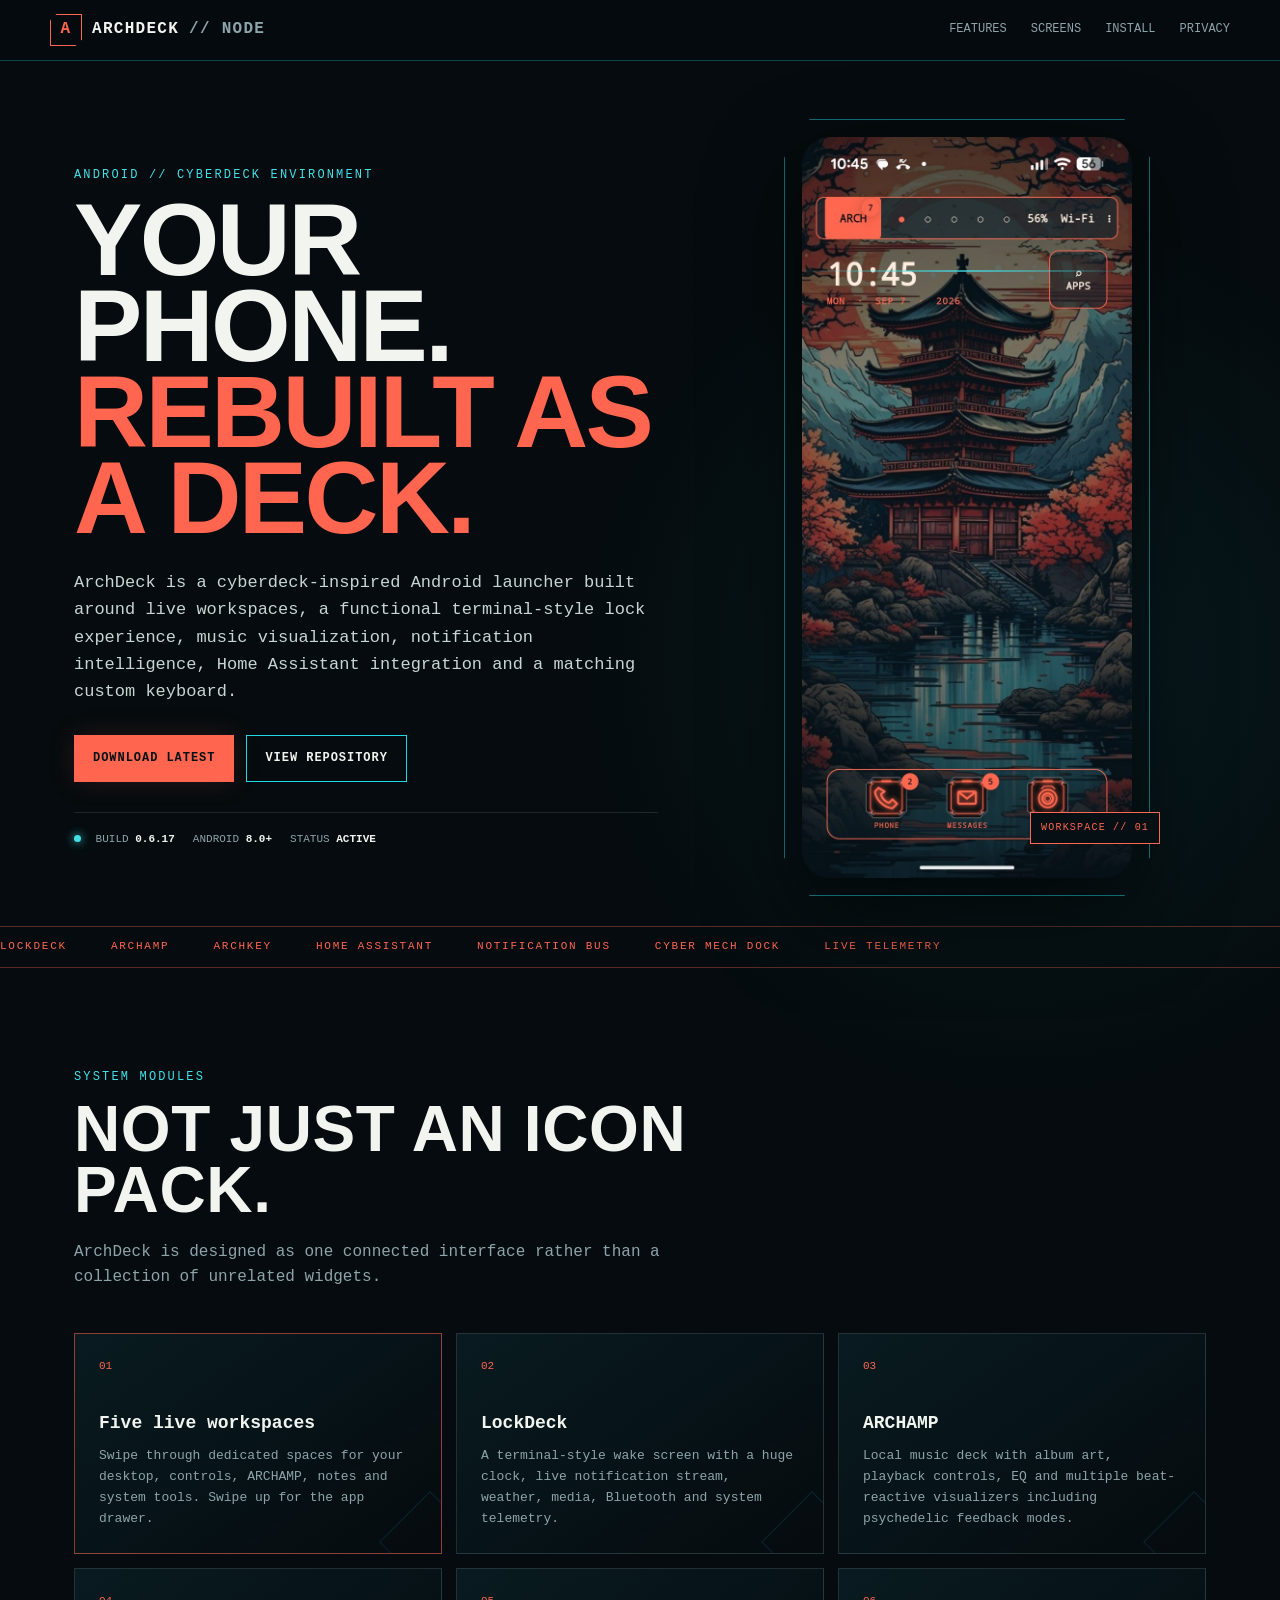
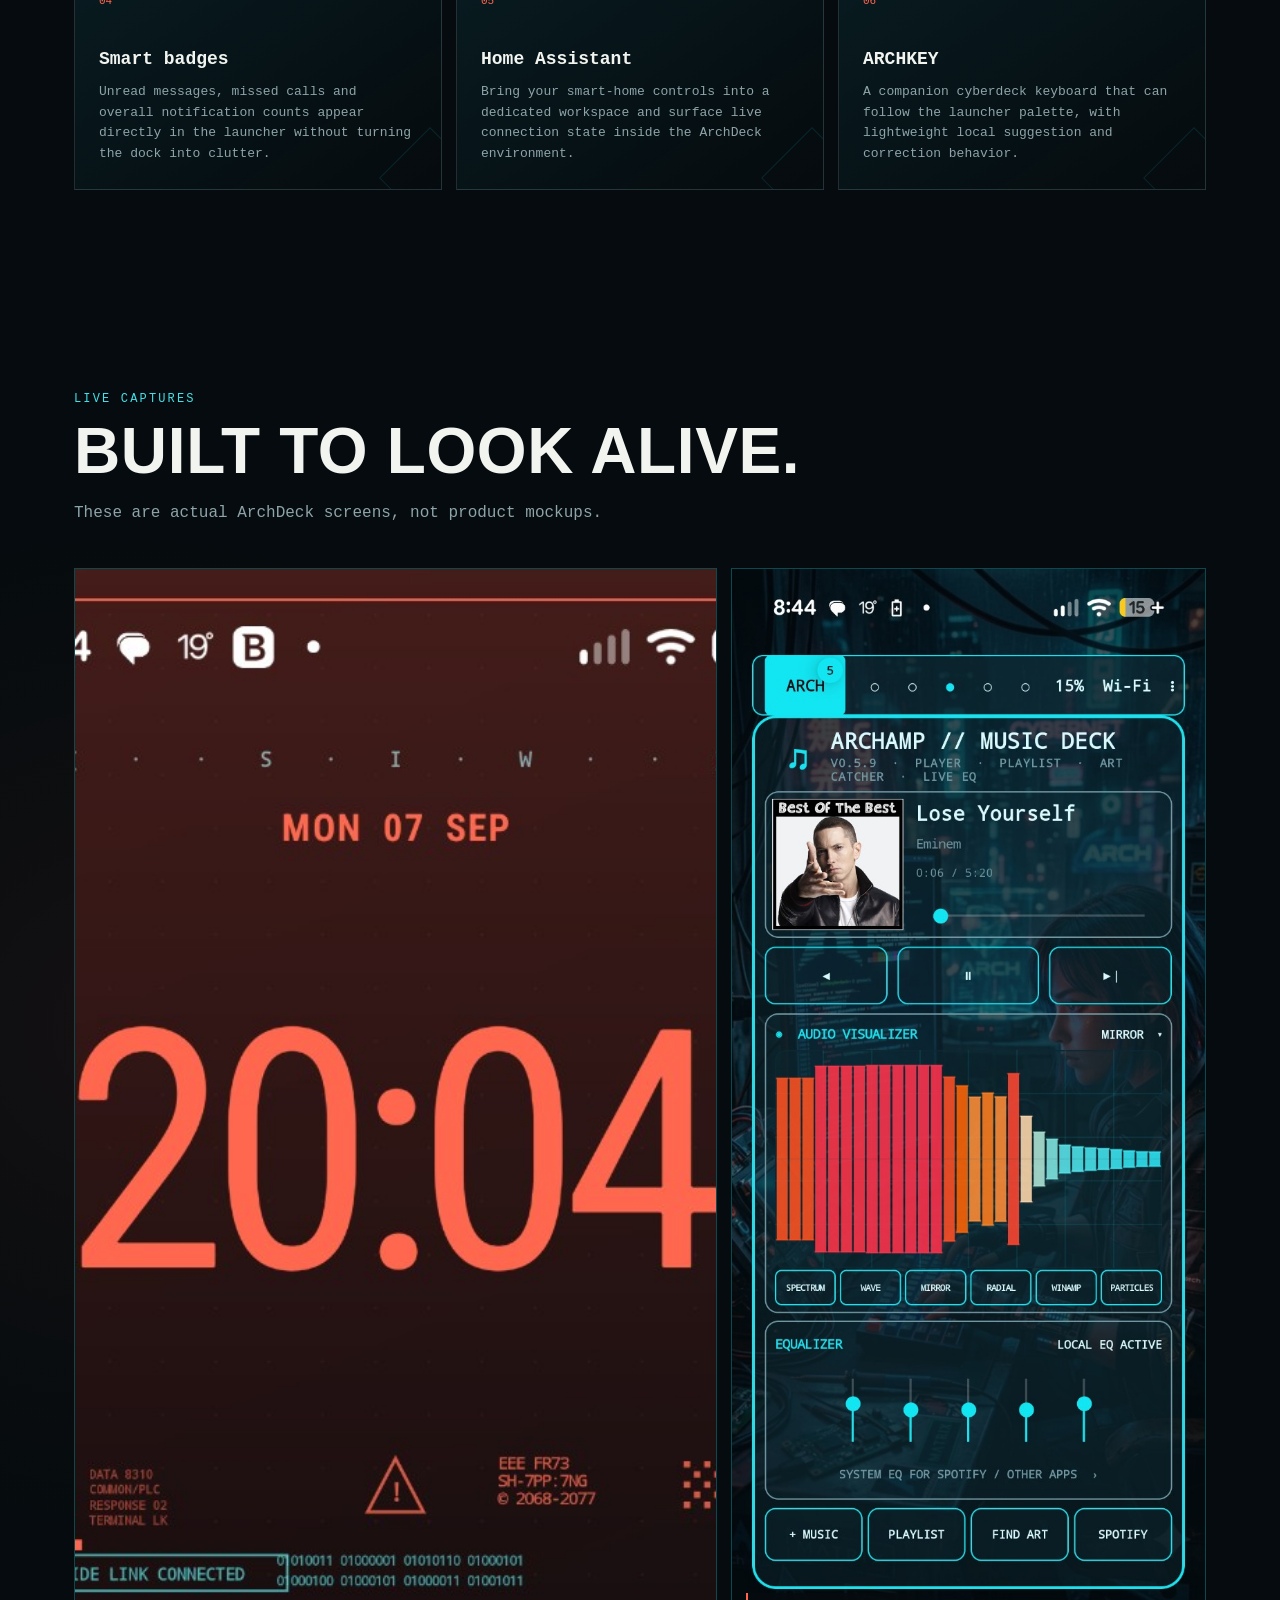
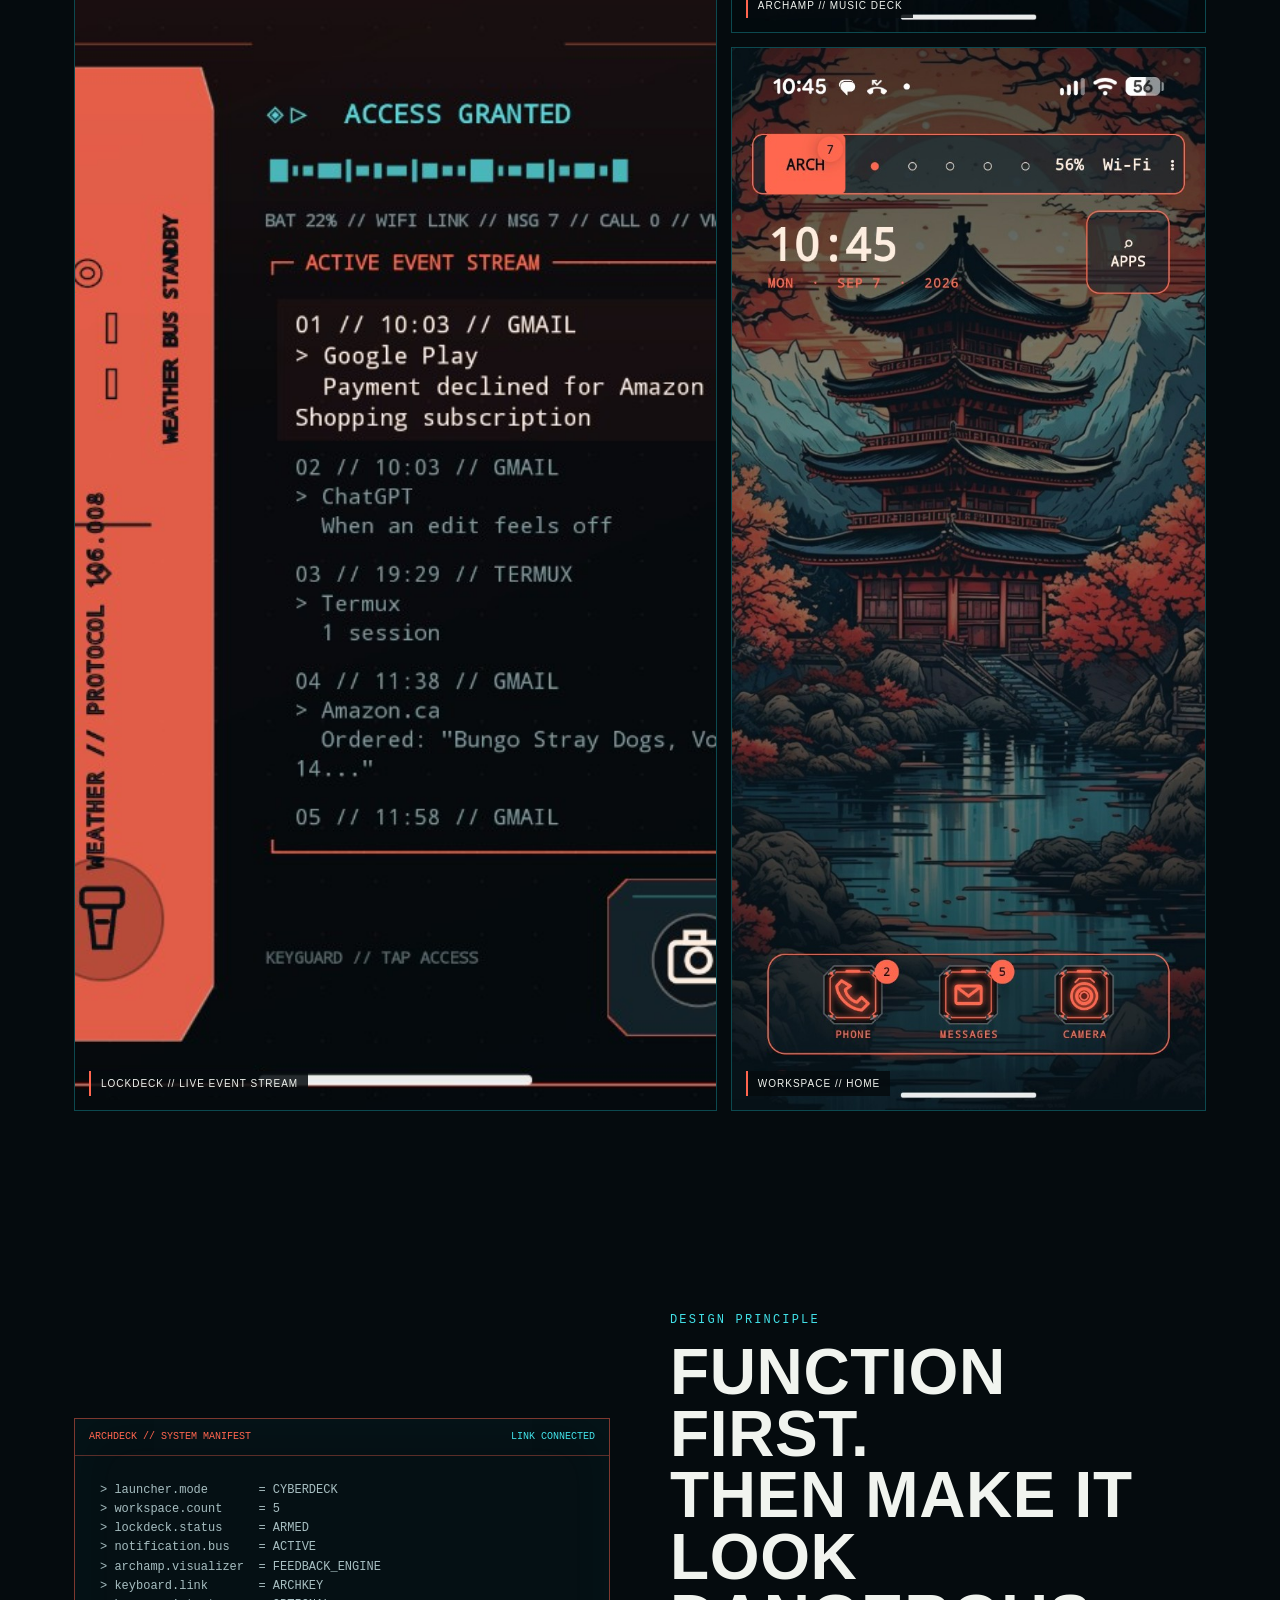
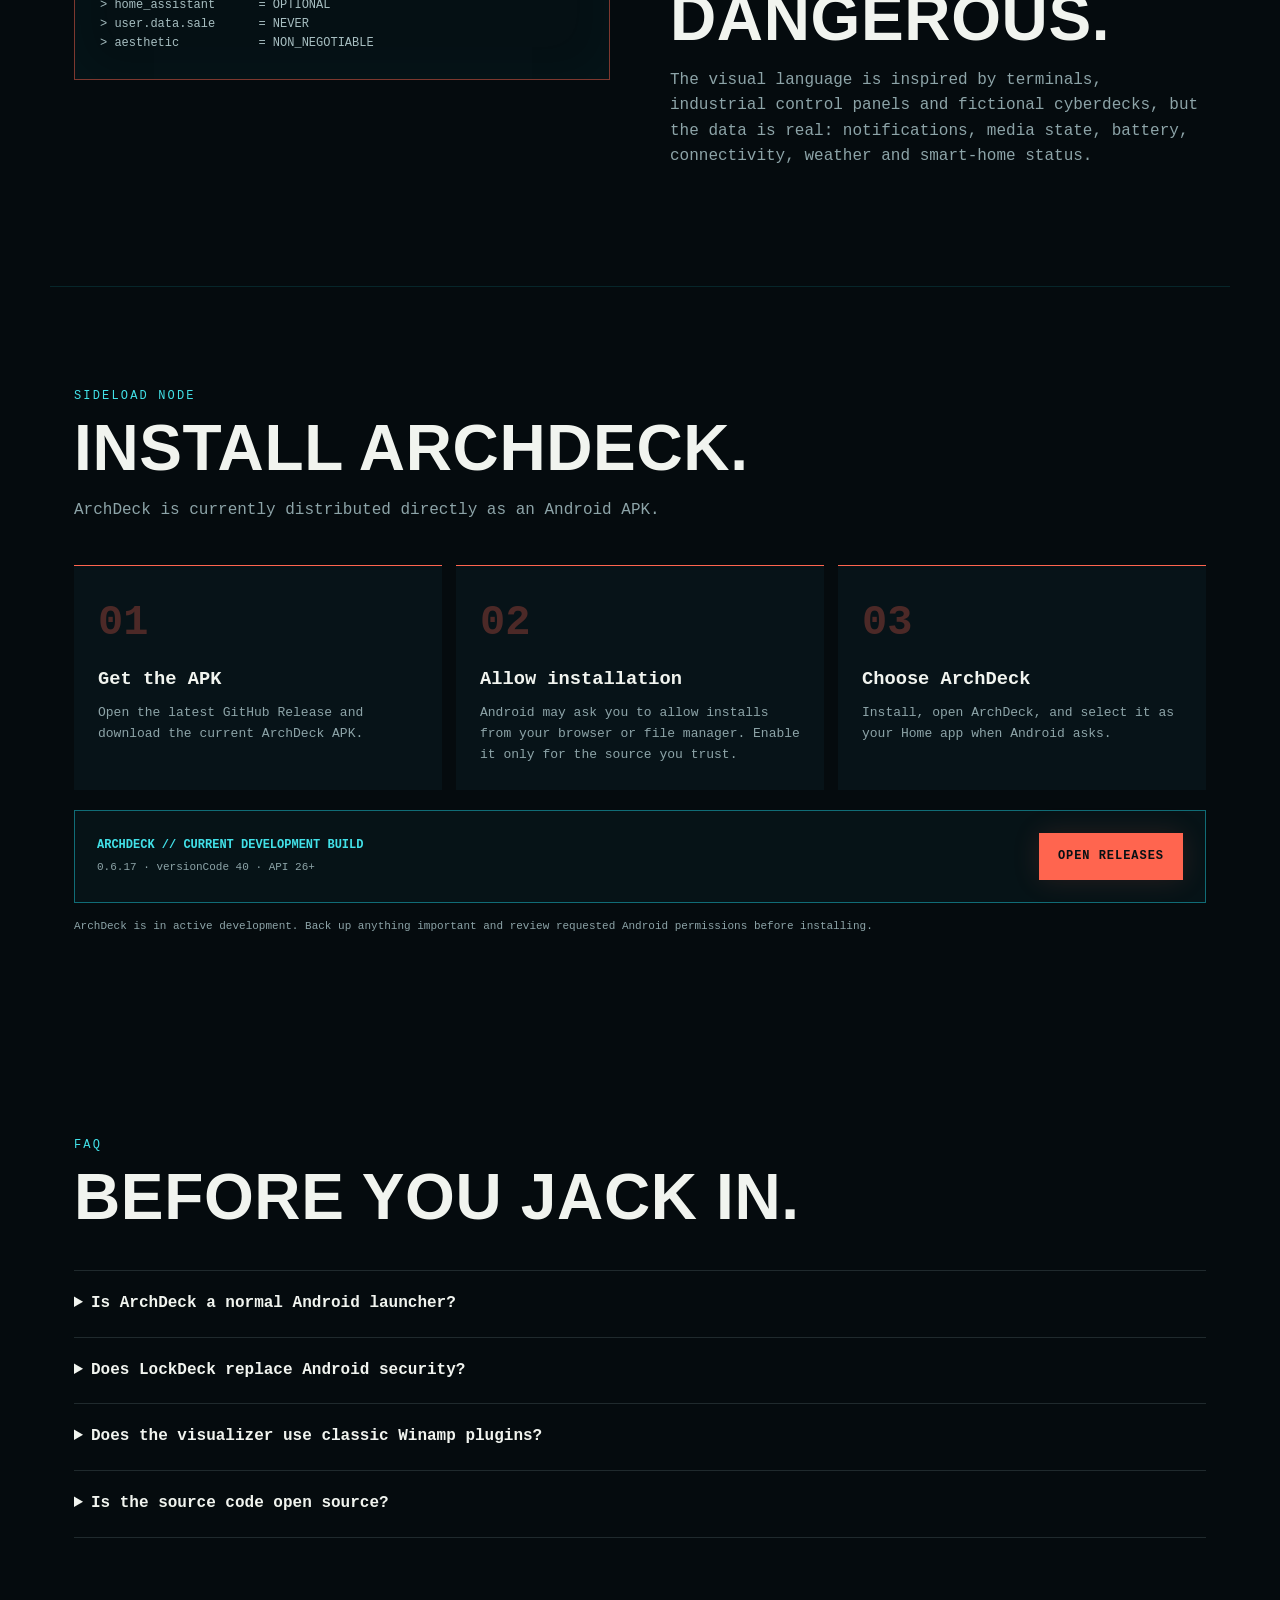
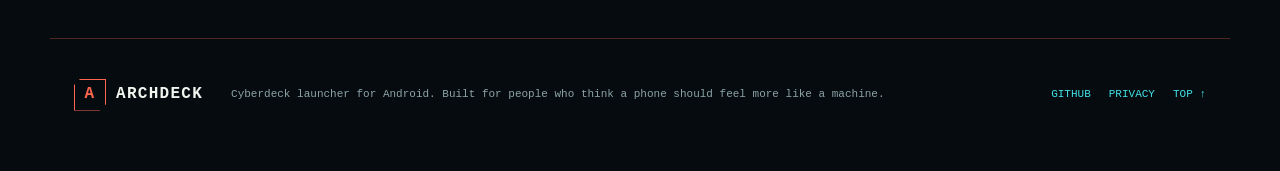
==== index.html @ 7a6a95c4 "Launch ArchDeck website" ====
<!doctype html>
<html lang="en">
<head>
  <meta charset="utf-8">
  <meta name="viewport" content="width=device-width,initial-scale=1">
  <meta name="theme-color" content="#071014">
  <meta name="description" content="ArchDeck — a cyberdeck-inspired Android launcher with LockDeck, ARCHAMP, notification intelligence, Home Assistant integration and ARCHKEY.">
  <title>ArchDeck // Cyberdeck Launcher for Android</title>
  <link rel="stylesheet" href="style.css">
</head>
<body>
  <div class="noise" aria-hidden="true"></div>

  <header class="topbar">
    <a class="brand" href="#top" aria-label="ArchDeck home">
      <span class="brand-mark">A</span>
      <span>ARCHDECK</span>
      <span class="muted">// NODE</span>
    </a>
    <nav>
      <a href="#features">FEATURES</a>
      <a href="#screens">SCREENS</a>
      <a href="#install">INSTALL</a>
      <a href="privacy.html">PRIVACY</a>
    </nav>
  </header>

  <main id="top">
    <section class="hero">
      <div class="hero-copy">
        <div class="eyebrow">ANDROID // CYBERDECK ENVIRONMENT</div>
        <h1>YOUR PHONE.<br><span>REBUILT AS A DECK.</span></h1>
        <p class="lede">
          ArchDeck is a cyberdeck-inspired Android launcher built around live workspaces,
          a functional terminal-style lock experience, music visualization, notification
          intelligence, Home Assistant integration and a matching custom keyboard.
        </p>
        <div class="cta-row">
          <a id="download-link" class="button primary" href="#install">DOWNLOAD LATEST</a>
          <a id="repo-link" class="button ghost" href="#install">VIEW REPOSITORY</a>
        </div>
        <div class="status-strip">
          <span><i></i> BUILD <b>0.6.17</b></span>
          <span>ANDROID <b>8.0+</b></span>
          <span>STATUS <b>ACTIVE</b></span>
        </div>
      </div>

      <div class="hero-device">
        <div class="scanline"></div>
        <img src="assets/screenshots/archdeck-home.png" alt="ArchDeck launcher home screen">
        <div class="device-label">WORKSPACE // 01</div>
      </div>
    </section>

    <section class="ticker" aria-label="ArchDeck modules">
      <span>LOCKDECK</span><span>ARCHAMP</span><span>ARCHKEY</span><span>HOME ASSISTANT</span>
      <span>NOTIFICATION BUS</span><span>CYBER MECH DOCK</span><span>LIVE TELEMETRY</span>
    </section>

    <section id="features" class="section">
      <div class="section-heading">
        <div class="eyebrow">SYSTEM MODULES</div>
        <h2>NOT JUST AN ICON PACK.</h2>
        <p>ArchDeck is designed as one connected interface rather than a collection of unrelated widgets.</p>
      </div>

      <div class="feature-grid">
        <article class="feature featured">
          <div class="feature-code">01</div>
          <h3>Five live workspaces</h3>
          <p>Swipe through dedicated spaces for your desktop, controls, ARCHAMP, notes and system tools. Swipe up for the app drawer.</p>
        </article>
        <article class="feature">
          <div class="feature-code">02</div>
          <h3>LockDeck</h3>
          <p>A terminal-style wake screen with a huge clock, live notification stream, weather, media, Bluetooth and system telemetry.</p>
        </article>
        <article class="feature">
          <div class="feature-code">03</div>
          <h3>ARCHAMP</h3>
          <p>Local music deck with album art, playback controls, EQ and multiple beat-reactive visualizers including psychedelic feedback modes.</p>
        </article>
        <article class="feature">
          <div class="feature-code">04</div>
          <h3>Smart badges</h3>
          <p>Unread messages, missed calls and overall notification counts appear directly in the launcher without turning the dock into clutter.</p>
        </article>
        <article class="feature">
          <div class="feature-code">05</div>
          <h3>Home Assistant</h3>
          <p>Bring your smart-home controls into a dedicated workspace and surface live connection state inside the ArchDeck environment.</p>
        </article>
        <article class="feature">
          <div class="feature-code">06</div>
          <h3>ARCHKEY</h3>
          <p>A companion cyberdeck keyboard that can follow the launcher palette, with lightweight local suggestion and correction behavior.</p>
        </article>
      </div>
    </section>

    <section id="screens" class="section screenshots">
      <div class="section-heading">
        <div class="eyebrow">LIVE CAPTURES</div>
        <h2>BUILT TO LOOK ALIVE.</h2>
        <p>These are actual ArchDeck screens, not product mockups.</p>
      </div>

      <div class="shot-grid">
        <button class="shot large" data-image="assets/screenshots/lockdeck.png" aria-label="View LockDeck screenshot">
          <img src="assets/screenshots/lockdeck.png" alt="LockDeck terminal lock screen">
          <span>LOCKDECK // LIVE EVENT STREAM</span>
        </button>
        <button class="shot" data-image="assets/screenshots/archamp.png" aria-label="View ARCHAMP screenshot">
          <img src="assets/screenshots/archamp.png" alt="ARCHAMP music deck and visualizer">
          <span>ARCHAMP // MUSIC DECK</span>
        </button>
        <button class="shot" data-image="assets/screenshots/archdeck-home.png" aria-label="View ArchDeck home screenshot">
          <img src="assets/screenshots/archdeck-home.png" alt="ArchDeck home workspace">
          <span>WORKSPACE // HOME</span>
        </button>
      </div>
    </section>

    <section class="section design-block">
      <div class="design-terminal">
        <div class="terminal-head">
          <span>ARCHDECK // SYSTEM MANIFEST</span>
          <span class="cyan">LINK CONNECTED</span>
        </div>
        <pre><code>&gt; launcher.mode       = CYBERDECK
&gt; workspace.count     = 5
&gt; lockdeck.status     = ARMED
&gt; notification.bus    = ACTIVE
&gt; archamp.visualizer  = FEEDBACK_ENGINE
&gt; keyboard.link       = ARCHKEY
&gt; home_assistant      = OPTIONAL
&gt; user.data.sale      = NEVER
&gt; aesthetic           = NON_NEGOTIABLE</code></pre>
      </div>
      <div class="design-copy">
        <div class="eyebrow">DESIGN PRINCIPLE</div>
        <h2>FUNCTION FIRST.<br>THEN MAKE IT LOOK DANGEROUS.</h2>
        <p>
          The visual language is inspired by terminals, industrial control panels and
          fictional cyberdecks, but the data is real: notifications, media state,
          battery, connectivity, weather and smart-home status.
        </p>
      </div>
    </section>

    <section id="install" class="section install">
      <div class="section-heading">
        <div class="eyebrow">SIDELOAD NODE</div>
        <h2>INSTALL ARCHDECK.</h2>
        <p>ArchDeck is currently distributed directly as an Android APK.</p>
      </div>

      <div class="install-grid">
        <div class="install-step">
          <span>01</span>
          <h3>Get the APK</h3>
          <p>Open the latest GitHub Release and download the current ArchDeck APK.</p>
        </div>
        <div class="install-step">
          <span>02</span>
          <h3>Allow installation</h3>
          <p>Android may ask you to allow installs from your browser or file manager. Enable it only for the source you trust.</p>
        </div>
        <div class="install-step">
          <span>03</span>
          <h3>Choose ArchDeck</h3>
          <p>Install, open ArchDeck, and select it as your Home app when Android asks.</p>
        </div>
      </div>

      <div class="release-box">
        <div>
          <strong>ARCHDECK // CURRENT DEVELOPMENT BUILD</strong>
          <span>0.6.17 · versionCode 40 · API 26+</span>
        </div>
        <a id="release-link" class="button primary" href="#">OPEN RELEASES</a>
      </div>

      <p class="smallprint">
        ArchDeck is in active development. Back up anything important and review requested Android permissions before installing.
      </p>
    </section>

    <section class="section faq">
      <div class="section-heading">
        <div class="eyebrow">FAQ</div>
        <h2>BEFORE YOU JACK IN.</h2>
      </div>
      <details>
        <summary>Is ArchDeck a normal Android launcher?</summary>
        <p>Yes. ArchDeck registers as an Android Home app, but adds its own workspace system, LockDeck presentation layer, media deck and connected modules.</p>
      </details>
      <details>
        <summary>Does LockDeck replace Android security?</summary>
        <p>No. Android still owns the secure keyguard, fingerprint and PIN authentication. LockDeck is the custom presentation layer shown around that secure system.</p>
      </details>
      <details>
        <summary>Does the visualizer use classic Winamp plugins?</summary>
        <p>No. ArchDeck uses original audio-reactive renderers, including psychedelic feedback modes inspired by the classic visualizer era. It does not bundle Winamp plugin binaries.</p>
      </details>
      <details>
        <summary>Is the source code open source?</summary>
        <p>Not by default. This repository can host the website and releases without granting an open-source license to the ArchDeck application itself.</p>
      </details>
    </section>
  </main>

  <footer>
    <div class="brand">
      <span class="brand-mark">A</span>
      <span>ARCHDECK</span>
    </div>
    <p>Cyberdeck launcher for Android. Built for people who think a phone should feel more like a machine.</p>
    <div class="footer-links">
      <a id="footer-repo" href="#">GITHUB</a>
      <a href="privacy.html">PRIVACY</a>
      <a href="#top">TOP ↑</a>
    </div>
  </footer>

  <dialog id="lightbox">
    <button id="lightbox-close" aria-label="Close screenshot">×</button>
    <img id="lightbox-image" alt="">
  </dialog>

  <script src="app.js"></script>
</body>
</html>
---- style.css ----
:root{
  --bg:#050b0e;
  --panel:#07151a;
  --panel2:#0a2026;
  --line:#1ed9e8;
  --accent:#ff654f;
  --text:#f1f4ef;
  --muted:#8da4a8;
  --cyan:#42e1e8;
  --max:1180px;
}
*{box-sizing:border-box}
html{scroll-behavior:smooth}
body{
  margin:0;background:
  radial-gradient(circle at 80% 10%,rgba(30,217,232,.08),transparent 28rem),
  radial-gradient(circle at 10% 40%,rgba(255,101,79,.06),transparent 32rem),
  var(--bg);
  color:var(--text);font-family:"SFMono-Regular","Cascadia Code","Roboto Mono","Courier New",monospace;
  line-height:1.6;overflow-x:hidden
}
a{color:inherit;text-decoration:none}
.noise{position:fixed;inset:0;pointer-events:none;z-index:99;opacity:.18;background-image:radial-gradient(rgba(255,255,255,.12) .7px,transparent .7px);background-size:5px 5px;mix-blend-mode:overlay}
.topbar{
  position:sticky;top:0;z-index:20;display:flex;align-items:center;justify-content:space-between;
  padding:14px max(24px,calc((100vw - var(--max))/2));border-bottom:1px solid rgba(30,217,232,.28);
  background:rgba(5,11,14,.86);backdrop-filter:blur(18px)
}
.brand{display:flex;align-items:center;gap:10px;font-weight:800;letter-spacing:.08em}
.brand-mark{display:grid;place-items:center;width:32px;height:32px;border:1px solid var(--accent);color:var(--accent);clip-path:polygon(20% 0,100% 0,100% 80%,80% 100%,0 100%,0 20%)}
.muted{color:var(--muted)}
nav{display:flex;gap:24px;font-size:12px;color:var(--muted)}
nav a:hover{color:var(--cyan)}
.hero{
  max-width:var(--max);margin:0 auto;padding:76px 24px 48px;display:grid;grid-template-columns:1.1fr .9fr;
  gap:70px;align-items:center;min-height:760px
}
.eyebrow{color:var(--cyan);font-size:12px;letter-spacing:.18em;margin-bottom:12px}
h1,h2,h3,p{margin-top:0}
h1{font-family:Impact,Haettenschweiler,"Arial Narrow Bold",sans-serif;font-weight:700;font-size:clamp(64px,8vw,118px);line-height:.84;letter-spacing:-.025em;margin-bottom:28px}
h1 span{color:var(--accent)}
.lede{max-width:720px;color:#c9d5d5;font-size:17px}
.cta-row{display:flex;flex-wrap:wrap;gap:12px;margin:30px 0}
.button{display:inline-flex;align-items:center;justify-content:center;padding:13px 18px;border:1px solid var(--line);font-size:12px;font-weight:800;letter-spacing:.08em}
.button.primary{background:var(--accent);border-color:var(--accent);color:#061014;box-shadow:0 0 28px rgba(255,101,79,.14)}
.button.ghost:hover{background:rgba(30,217,232,.08)}
.status-strip{display:flex;flex-wrap:wrap;gap:18px;color:var(--muted);font-size:11px;border-top:1px solid rgba(141,164,168,.18);padding-top:18px}
.status-strip i{display:inline-block;width:7px;height:7px;border-radius:50%;background:var(--cyan);box-shadow:0 0 10px var(--cyan);margin-right:8px}
.status-strip b{color:var(--text)}
.hero-device{position:relative;max-width:330px;justify-self:center}
.hero-device:before{content:"";position:absolute;inset:-18px;border:1px solid rgba(30,217,232,.45);clip-path:polygon(7% 0,93% 0,100% 5%,100% 95%,93% 100%,7% 100%,0 95%,0 5%)}
.hero-device img{display:block;width:100%;border-radius:28px;box-shadow:0 35px 90px rgba(0,0,0,.6)}
.device-label{position:absolute;right:-28px;bottom:34px;background:#061014;border:1px solid var(--accent);padding:7px 10px;color:var(--accent);font-size:10px;letter-spacing:.12em}
.scanline{position:absolute;left:0;right:0;height:2px;top:18%;background:linear-gradient(90deg,transparent,var(--cyan),transparent);filter:blur(.3px);opacity:.7;z-index:2;animation:scan 5.5s linear infinite}
@keyframes scan{0%{top:8%;opacity:0}10%{opacity:.8}90%{opacity:.5}100%{top:92%;opacity:0}}
.ticker{border-block:1px solid rgba(255,101,79,.35);padding:11px 0;display:flex;gap:44px;white-space:nowrap;overflow:hidden;color:var(--accent);font-size:11px;letter-spacing:.16em}
.section{max-width:var(--max);margin:0 auto;padding:100px 24px}
.section-heading{max-width:760px;margin-bottom:42px}
h2{font-family:Impact,Haettenschweiler,"Arial Narrow Bold",sans-serif;font-size:clamp(42px,5vw,70px);line-height:.96;letter-spacing:.01em;margin-bottom:18px}
.section-heading p,.design-copy p{color:var(--muted);max-width:680px}
.feature-grid{display:grid;grid-template-columns:repeat(3,1fr);gap:14px}
.feature{min-height:210px;padding:24px;border:1px solid rgba(141,164,168,.22);background:linear-gradient(145deg,rgba(10,32,38,.75),rgba(5,11,14,.68));position:relative;overflow:hidden}
.feature:after{content:"";position:absolute;width:70px;height:70px;border:1px solid rgba(30,217,232,.12);right:-25px;bottom:-25px;transform:rotate(45deg)}
.feature.featured{border-color:rgba(255,101,79,.55)}
.feature-code{color:var(--accent);font-size:11px;margin-bottom:34px}
.feature h3{font-size:18px;margin-bottom:8px}
.feature p{font-size:13px;color:var(--muted);margin:0}
.shot-grid{display:grid;grid-template-columns:1.15fr .85fr;grid-template-rows:1fr 1fr;gap:14px;align-items:stretch}
.shot{border:1px solid rgba(30,217,232,.28);background:#061014;padding:0;position:relative;overflow:hidden;cursor:pointer;min-height:360px}
.shot.large{grid-row:1/3}
.shot img{width:100%;height:100%;display:block;object-fit:cover;object-position:top;transition:transform .35s ease,filter .35s ease}
.shot:hover img{transform:scale(1.018);filter:brightness(1.08)}
.shot span{position:absolute;left:14px;bottom:14px;background:rgba(5,11,14,.86);border-left:2px solid var(--accent);padding:7px 10px;color:var(--text);font-size:10px;letter-spacing:.1em}
.design-block{display:grid;grid-template-columns:1fr 1fr;gap:60px;align-items:center}
.design-terminal{border:1px solid rgba(255,101,79,.48);background:#051014;box-shadow:inset 0 0 55px rgba(30,217,232,.03)}
.terminal-head{padding:10px 14px;border-bottom:1px solid rgba(255,101,79,.34);display:flex;justify-content:space-between;font-size:10px;color:var(--accent)}
.cyan{color:var(--cyan)}
pre{margin:0;padding:25px;overflow:auto;color:#a7bec1;font-size:12px}
pre b,code{font-family:inherit}
.install{border-top:1px solid rgba(30,217,232,.13)}
.install-grid{display:grid;grid-template-columns:repeat(3,1fr);gap:14px}
.install-step{padding:24px;border-top:1px solid var(--accent);background:rgba(10,32,38,.42)}
.install-step>span{font-size:42px;color:rgba(255,101,79,.28);font-weight:900}
.install-step h3{margin:8px 0}
.install-step p{color:var(--muted);font-size:13px;margin:0}
.release-box{margin-top:20px;padding:22px;border:1px solid rgba(30,217,232,.45);display:flex;align-items:center;justify-content:space-between;gap:20px;background:rgba(30,217,232,.035)}
.release-box strong{display:block;color:var(--cyan);font-size:12px}
.release-box span{display:block;color:var(--muted);font-size:11px;margin-top:4px}
.smallprint{color:var(--muted);font-size:11px;margin:15px 0 0}
.faq details{border-top:1px solid rgba(141,164,168,.2);padding:20px 0}
.faq details:last-child{border-bottom:1px solid rgba(141,164,168,.2)}
.faq summary{cursor:pointer;color:var(--text);font-weight:700}
.faq details p{color:var(--muted);font-size:13px;max-width:800px;margin:12px 0 0}
footer{max-width:var(--max);margin:0 auto;padding:40px 24px 60px;border-top:1px solid rgba(255,101,79,.3);display:grid;grid-template-columns:auto 1fr auto;gap:28px;align-items:center}
footer p{color:var(--muted);font-size:11px;margin:0}
.footer-links{display:flex;gap:18px;font-size:11px;color:var(--cyan)}
dialog{padding:0;border:1px solid var(--accent);background:#03080a;max-width:min(92vw,500px);max-height:92vh;box-shadow:0 0 80px rgba(0,0,0,.85)}
dialog::backdrop{background:rgba(0,0,0,.88);backdrop-filter:blur(8px)}
#lightbox img{display:block;max-width:100%;max-height:88vh}
#lightbox-close{position:absolute;right:8px;top:8px;width:38px;height:38px;border:1px solid var(--accent);background:#071014;color:var(--accent);font-size:24px;cursor:pointer;z-index:3}

@media(max-width:900px){
  nav{display:none}
  .hero{grid-template-columns:1fr;padding-top:55px;gap:48px}
  .hero-device{max-width:300px}
  .feature-grid{grid-template-columns:1fr 1fr}
  .design-block{grid-template-columns:1fr}
}
@media(max-width:650px){
  .topbar{padding:12px 18px}
  .hero,.section{padding-left:18px;padding-right:18px}
  .hero{min-height:auto}
  h1{font-size:62px}
  .feature-grid,.install-grid{grid-template-columns:1fr}
  .shot-grid{display:flex;overflow-x:auto;scroll-snap-type:x mandatory}
  .shot,.shot.large{min-width:82vw;height:560px;scroll-snap-align:center}
  .release-box{align-items:flex-start;flex-direction:column}
  footer{grid-template-columns:1fr}
}
@media(prefers-reduced-motion:reduce){
  *{scroll-behavior:auto!important;animation:none!important;transition:none!important}
}
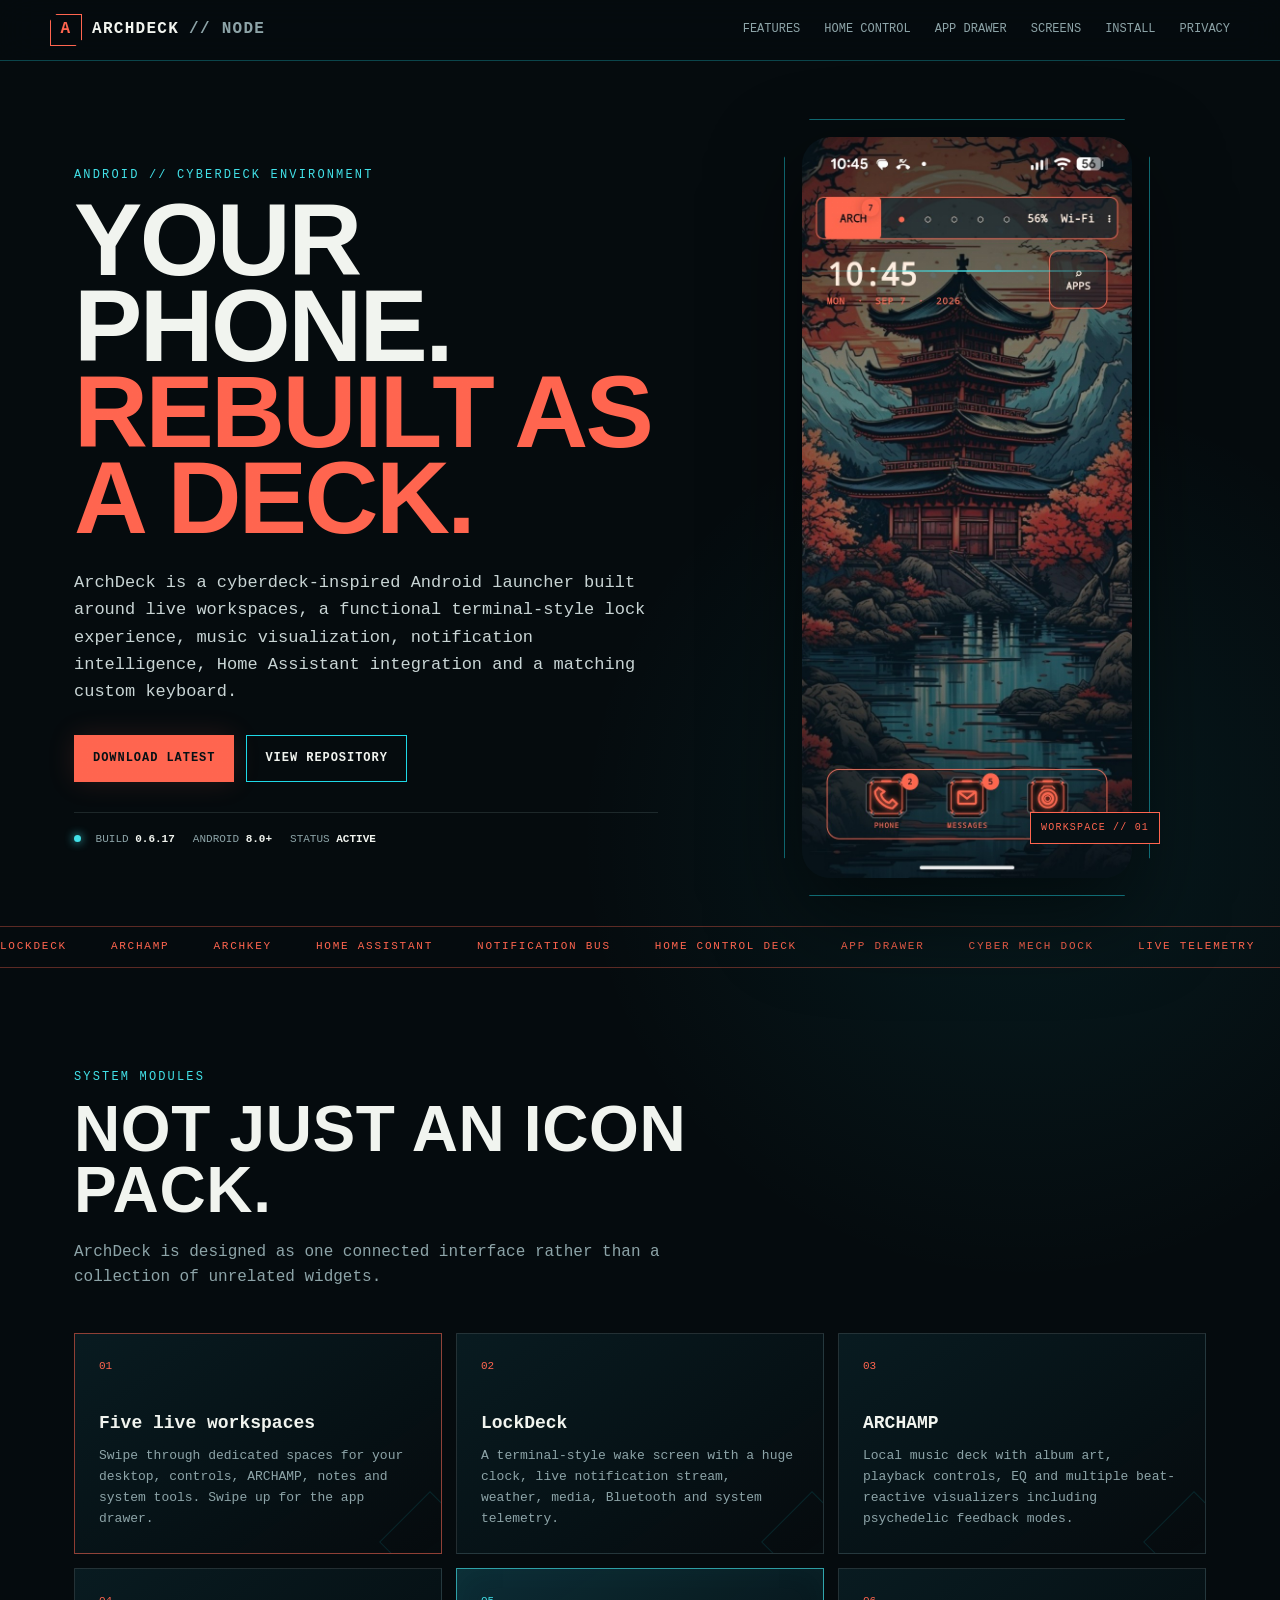
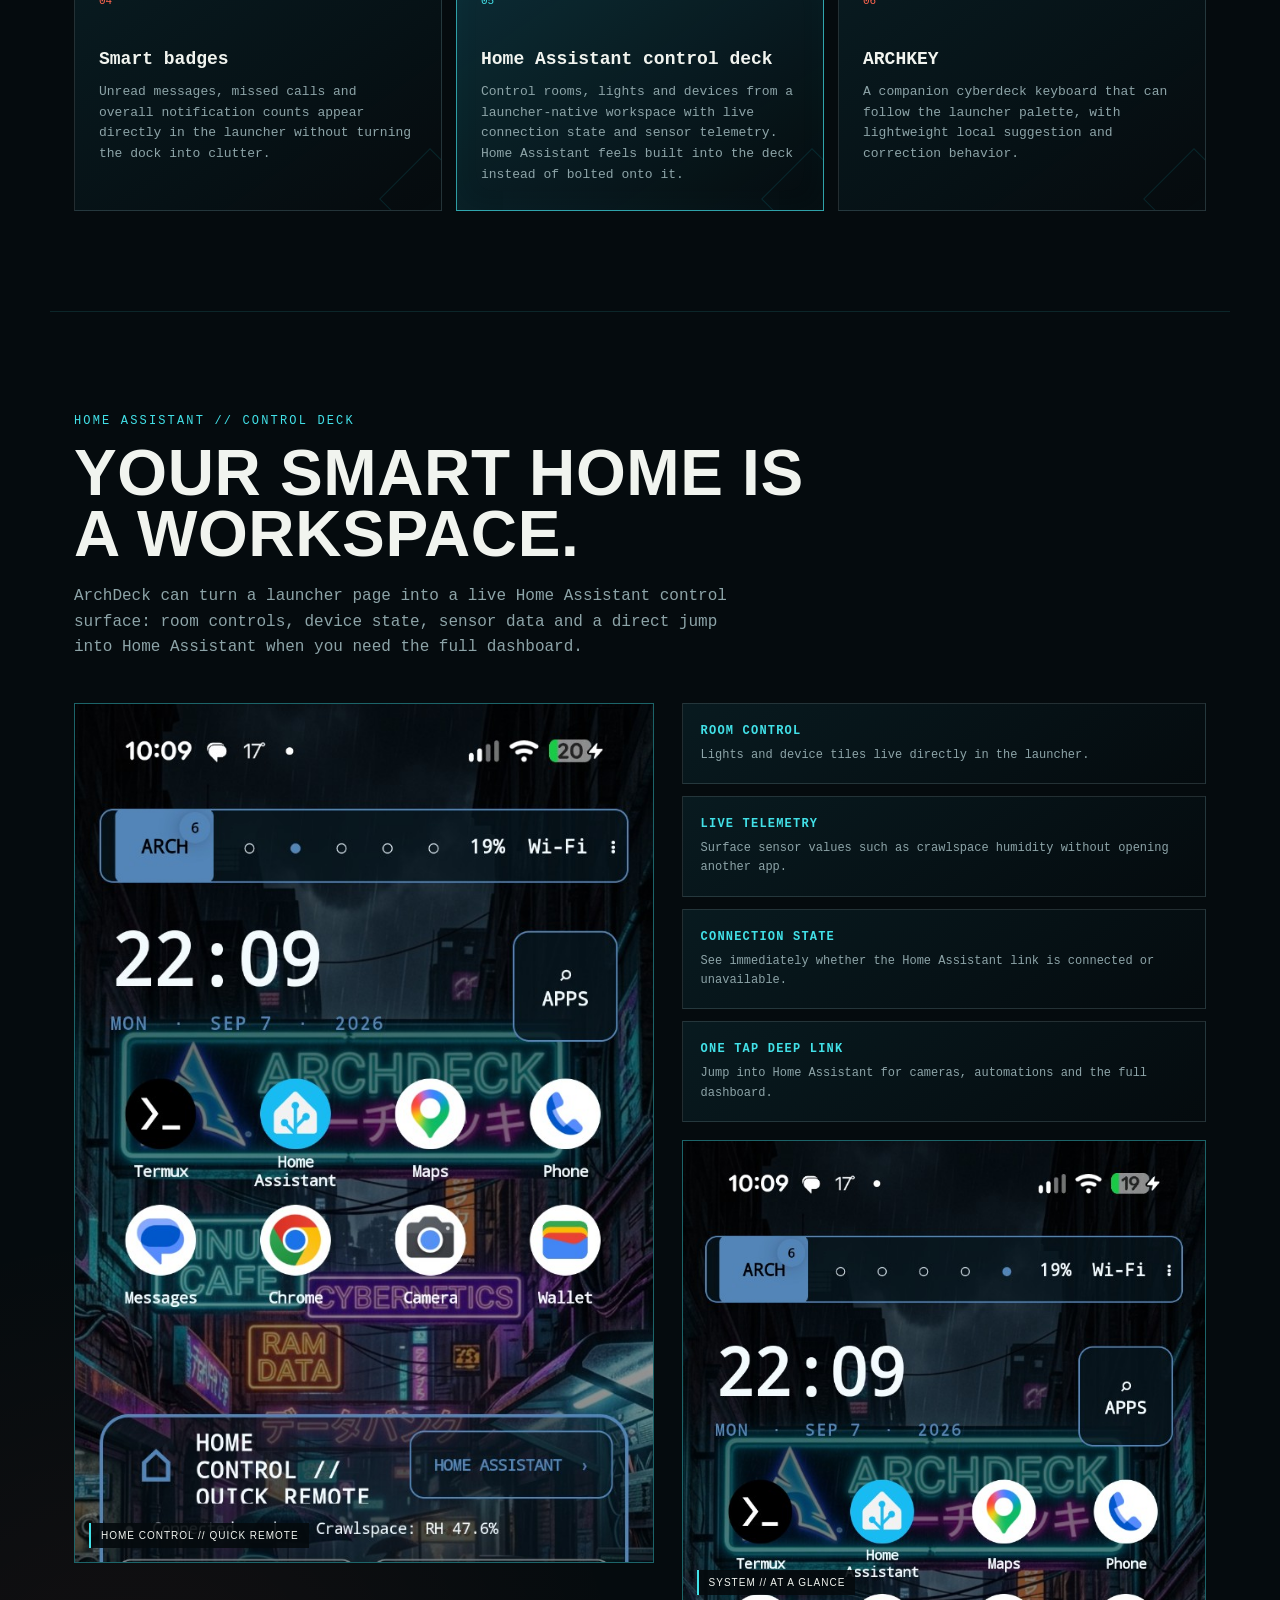
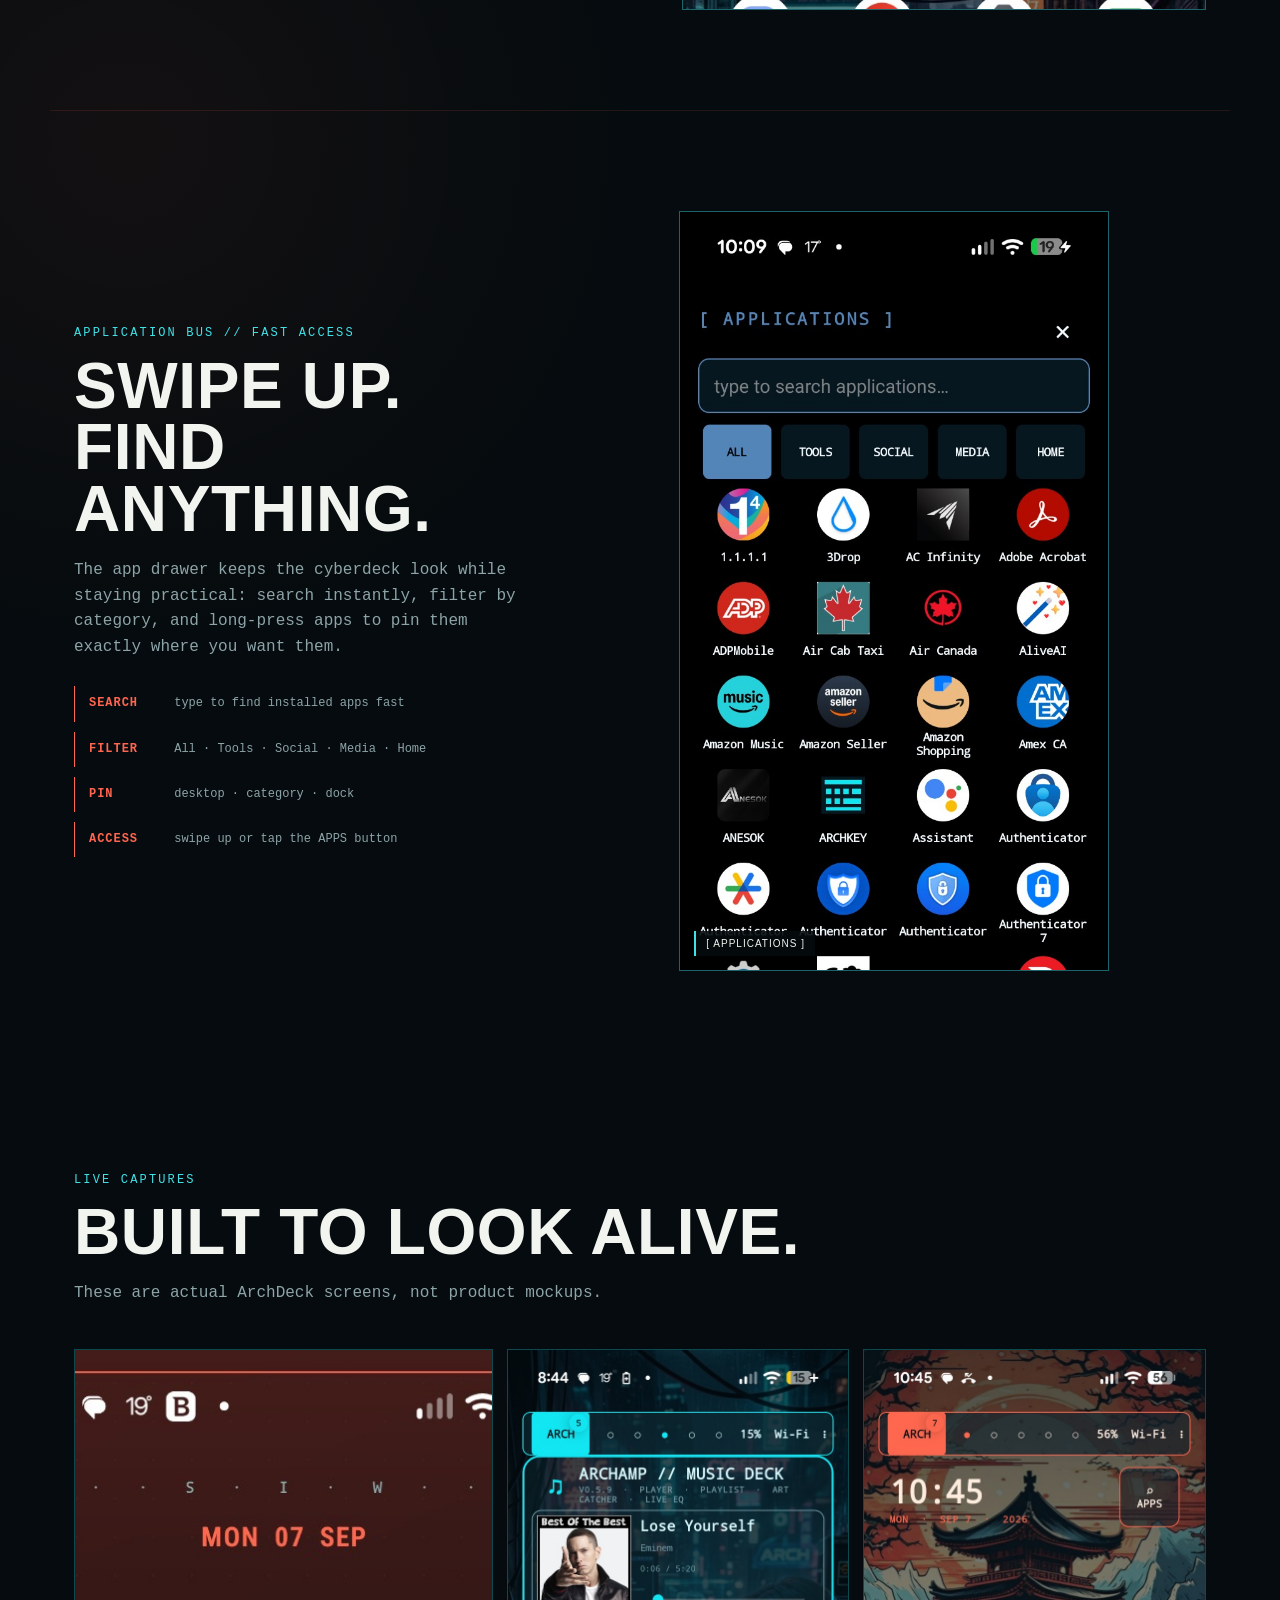
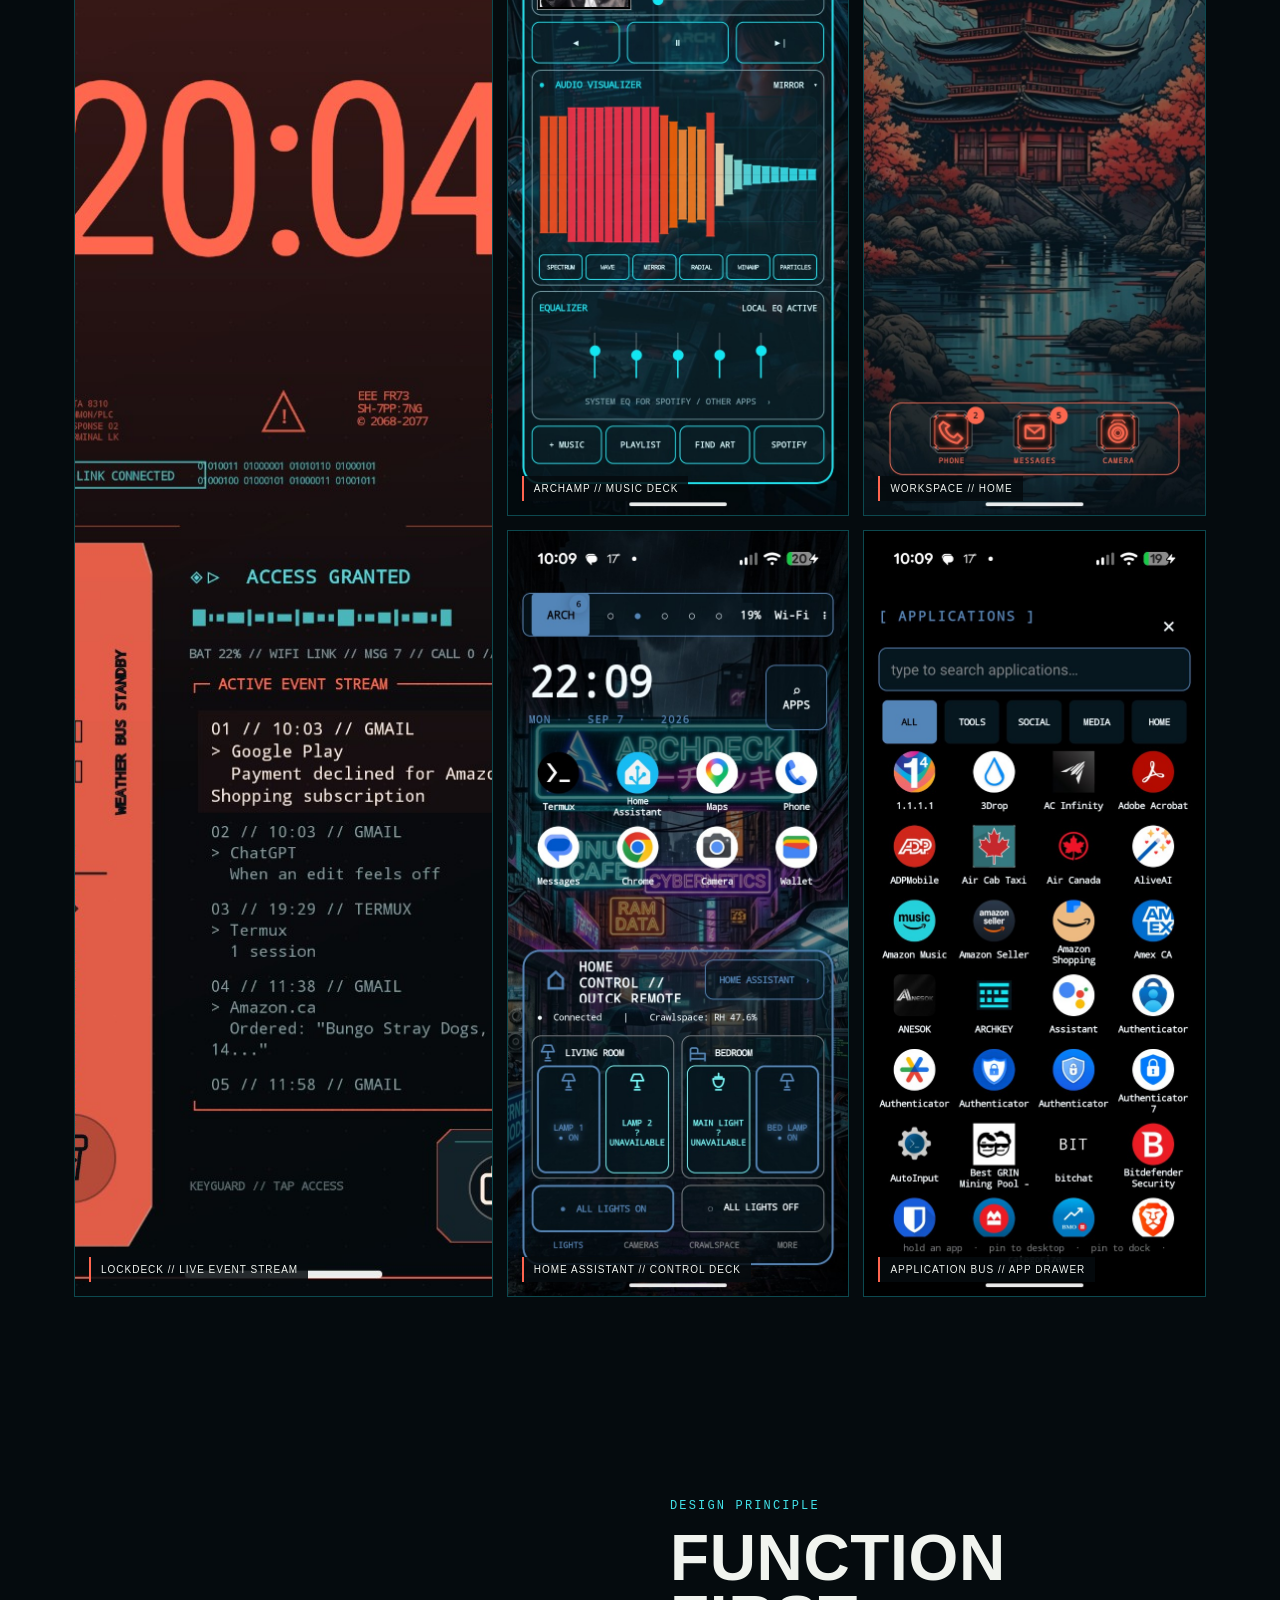
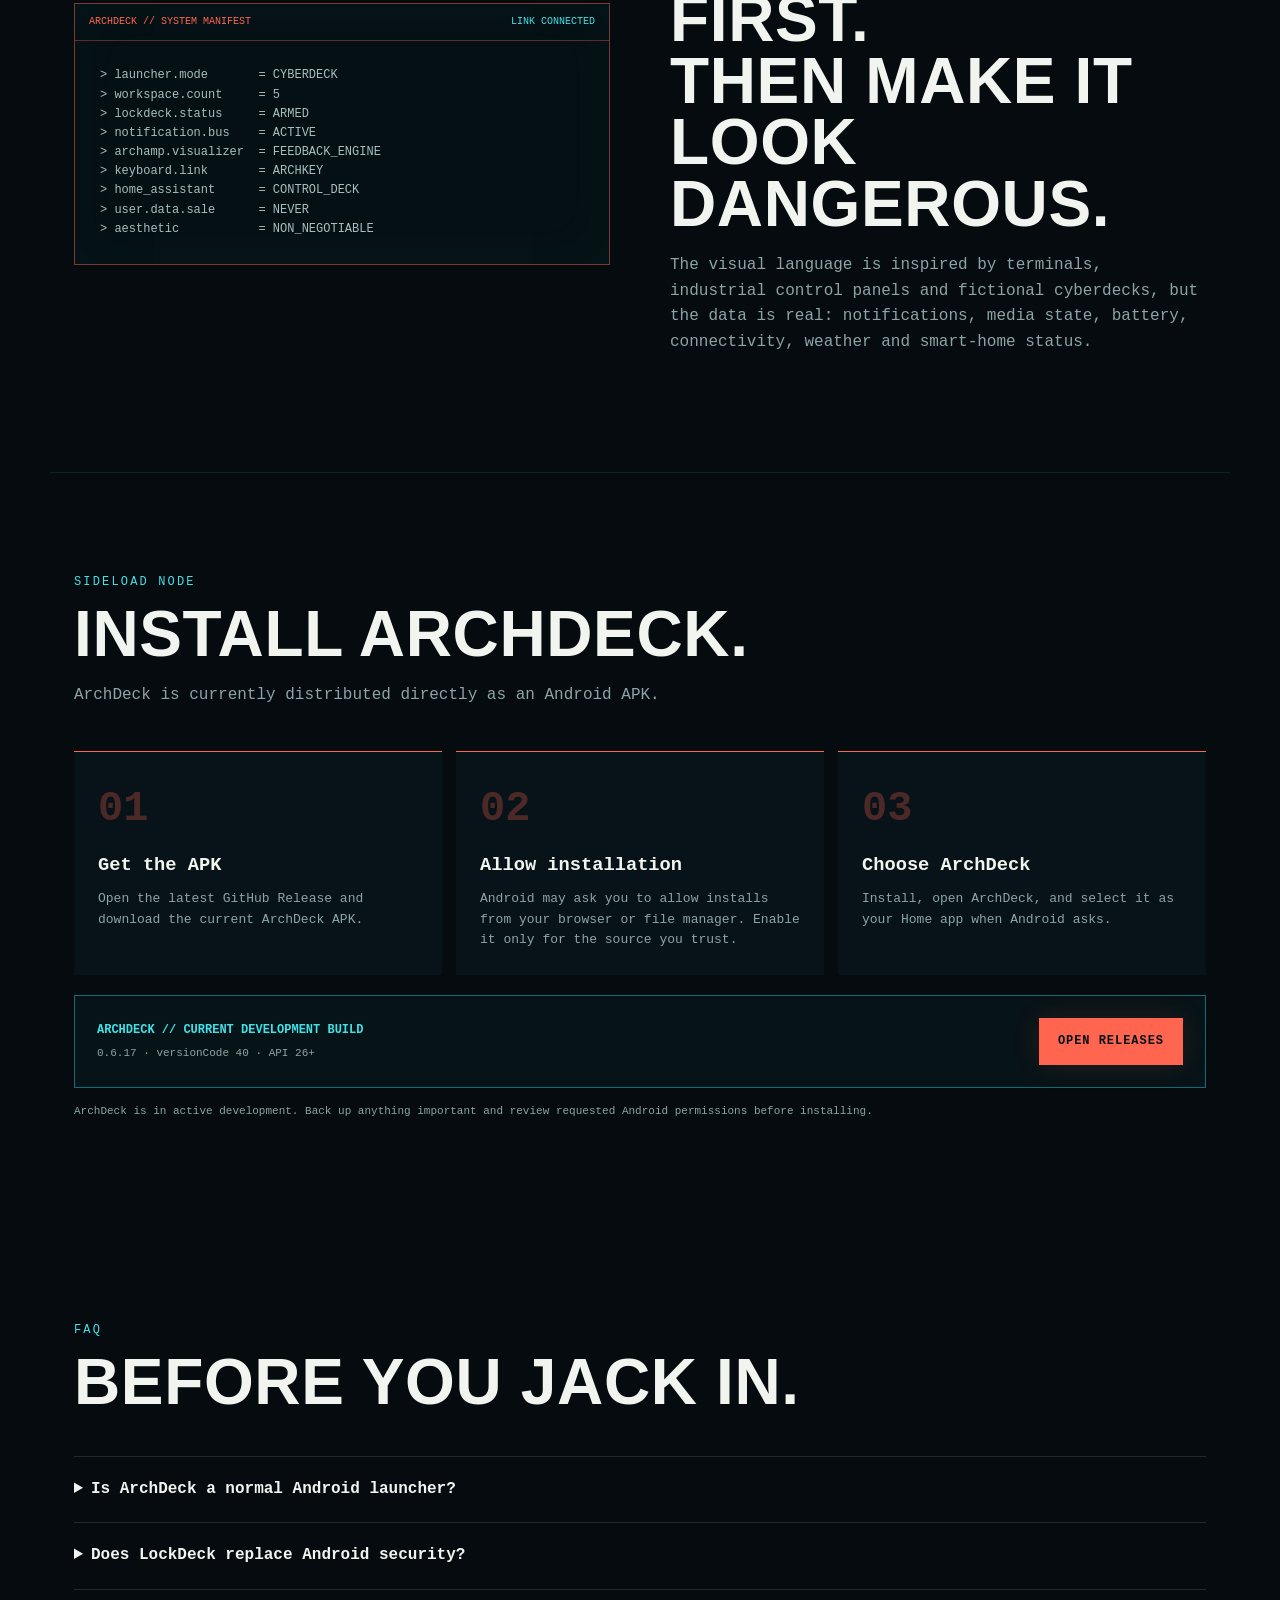
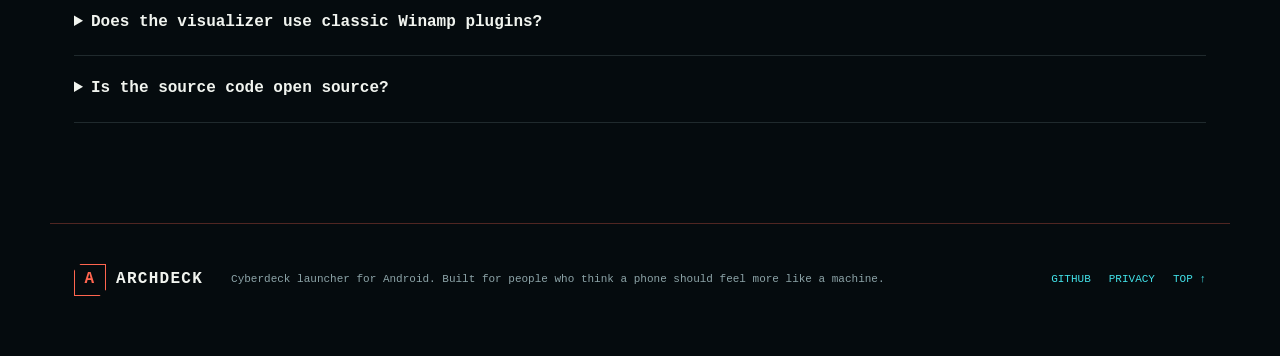
==== commit 94f1c840: "Showcase Home Assistant and app drawer" ====
--- a/index.html
+++ b/index.html
@@ -19,6 +19,8 @@
     </a>
     <nav>
       <a href="#features">FEATURES</a>
+      <a href="#home-assistant">HOME CONTROL</a>
+      <a href="#drawer">APP DRAWER</a>
       <a href="#screens">SCREENS</a>
       <a href="#install">INSTALL</a>
       <a href="privacy.html">PRIVACY</a>
@@ -55,7 +57,7 @@
 
     <section class="ticker" aria-label="ArchDeck modules">
       <span>LOCKDECK</span><span>ARCHAMP</span><span>ARCHKEY</span><span>HOME ASSISTANT</span>
-      <span>NOTIFICATION BUS</span><span>CYBER MECH DOCK</span><span>LIVE TELEMETRY</span>
+      <span>NOTIFICATION BUS</span><span>HOME CONTROL DECK</span><span>APP DRAWER</span><span>CYBER MECH DOCK</span><span>LIVE TELEMETRY</span>
     </section>
 
     <section id="features" class="section">
@@ -86,16 +88,61 @@
           <h3>Smart badges</h3>
           <p>Unread messages, missed calls and overall notification counts appear directly in the launcher without turning the dock into clutter.</p>
         </article>
-        <article class="feature">
+        <article class="feature ha-feature">
           <div class="feature-code">05</div>
-          <h3>Home Assistant</h3>
-          <p>Bring your smart-home controls into a dedicated workspace and surface live connection state inside the ArchDeck environment.</p>
+          <h3>Home Assistant control deck</h3>
+          <p>Control rooms, lights and devices from a launcher-native workspace with live connection state and sensor telemetry. Home Assistant feels built into the deck instead of bolted onto it.</p>
         </article>
         <article class="feature">
           <div class="feature-code">06</div>
           <h3>ARCHKEY</h3>
           <p>A companion cyberdeck keyboard that can follow the launcher palette, with lightweight local suggestion and correction behavior.</p>
         </article>
+      </div>
+    </section>
+
+    <section id="home-assistant" class="section ha-showcase">
+      <div class="section-heading">
+        <div class="eyebrow">HOME ASSISTANT // CONTROL DECK</div>
+        <h2>YOUR SMART HOME IS A WORKSPACE.</h2>
+        <p>ArchDeck can turn a launcher page into a live Home Assistant control surface: room controls, device state, sensor data and a direct jump into Home Assistant when you need the full dashboard.</p>
+      </div>
+
+      <div class="ha-layout">
+        <button class="ha-shot" data-image="assets/screenshots/home-assistant-control.png" aria-label="View Home Assistant control deck screenshot">
+          <img src="assets/screenshots/home-assistant-control.png" alt="ArchDeck Home Assistant control workspace with living room and bedroom controls">
+          <span>HOME CONTROL // QUICK REMOTE</span>
+        </button>
+        <div class="ha-copy">
+          <div class="ha-stat"><b>ROOM CONTROL</b><span>Lights and device tiles live directly in the launcher.</span></div>
+          <div class="ha-stat"><b>LIVE TELEMETRY</b><span>Surface sensor values such as crawlspace humidity without opening another app.</span></div>
+          <div class="ha-stat"><b>CONNECTION STATE</b><span>See immediately whether the Home Assistant link is connected or unavailable.</span></div>
+          <div class="ha-stat"><b>ONE TAP DEEP LINK</b><span>Jump into Home Assistant for cameras, automations and the full dashboard.</span></div>
+          <button class="mini-shot" data-image="assets/screenshots/system-glance.png" aria-label="View ArchDeck system glance screenshot">
+            <img src="assets/screenshots/system-glance.png" alt="ArchDeck system at a glance workspace">
+            <span>SYSTEM // AT A GLANCE</span>
+          </button>
+        </div>
+      </div>
+    </section>
+
+    <section id="drawer" class="section drawer-showcase">
+      <div class="drawer-layout">
+        <div class="drawer-copy">
+          <div class="eyebrow">APPLICATION BUS // FAST ACCESS</div>
+          <h2>SWIPE UP. FIND ANYTHING.</h2>
+          <p>The app drawer keeps the cyberdeck look while staying practical: search instantly, filter by category, and long-press apps to pin them exactly where you want them.</p>
+          <div class="drawer-points">
+            <span><b>SEARCH</b> type to find installed apps fast</span>
+            <span><b>FILTER</b> All · Tools · Social · Media · Home</span>
+            <span><b>PIN</b> desktop · category · dock</span>
+            <span><b>ACCESS</b> swipe up or tap the APPS button</span>
+          </div>
+        </div>
+        <button class="drawer-shot" data-image="assets/screenshots/app-drawer.png" aria-label="View ArchDeck app drawer screenshot">
+          <img src="assets/screenshots/app-drawer.png" alt="ArchDeck app drawer with search and category filters">
+          <span>[ APPLICATIONS ]</span>
+        </button>
       </div>
     </section>
 
@@ -118,6 +165,14 @@
         <button class="shot" data-image="assets/screenshots/archdeck-home.png" aria-label="View ArchDeck home screenshot">
           <img src="assets/screenshots/archdeck-home.png" alt="ArchDeck home workspace">
           <span>WORKSPACE // HOME</span>
+        </button>
+        <button class="shot" data-image="assets/screenshots/home-assistant-control.png" aria-label="View Home Assistant workspace screenshot">
+          <img src="assets/screenshots/home-assistant-control.png" alt="ArchDeck Home Assistant control workspace">
+          <span>HOME ASSISTANT // CONTROL DECK</span>
+        </button>
+        <button class="shot" data-image="assets/screenshots/app-drawer.png" aria-label="View app drawer screenshot">
+          <img src="assets/screenshots/app-drawer.png" alt="ArchDeck searchable app drawer">
+          <span>APPLICATION BUS // APP DRAWER</span>
         </button>
       </div>
     </section>
@@ -134,7 +189,7 @@
 &gt; notification.bus    = ACTIVE
 &gt; archamp.visualizer  = FEEDBACK_ENGINE
 &gt; keyboard.link       = ARCHKEY
-&gt; home_assistant      = OPTIONAL
+&gt; home_assistant      = CONTROL_DECK
 &gt; user.data.sale      = NEVER
 &gt; aesthetic           = NON_NEGOTIABLE</code></pre>
       </div>
--- a/style.css
+++ b/style.css
@@ -120,3 +120,46 @@
 @media(prefers-reduced-motion:reduce){
   *{scroll-behavior:auto!important;animation:none!important;transition:none!important}
 }
+
+/* Home Assistant + app drawer product showcases */
+.ha-feature{border-color:rgba(66,225,232,.68);background:linear-gradient(145deg,rgba(12,48,57,.9),rgba(5,11,14,.72));box-shadow:inset 0 0 32px rgba(66,225,232,.035)}
+.ha-feature .feature-code{color:var(--cyan)}
+.ha-showcase{border-top:1px solid rgba(66,225,232,.12)}
+.ha-layout{display:grid;grid-template-columns:minmax(0,1.05fr) minmax(320px,.95fr);gap:28px;align-items:start}
+.ha-shot,.mini-shot,.drawer-shot{border:1px solid rgba(66,225,232,.4);padding:0;background:#041014;position:relative;overflow:hidden;cursor:pointer;text-align:left}
+.ha-shot{max-height:860px}
+.ha-shot img,.mini-shot img,.drawer-shot img{width:100%;display:block;object-fit:cover;object-position:top;transition:transform .35s ease,filter .35s ease}
+.ha-shot:hover img,.mini-shot:hover img,.drawer-shot:hover img{transform:scale(1.012);filter:brightness(1.06)}
+.ha-shot>span,.mini-shot>span,.drawer-shot>span{position:absolute;left:14px;bottom:14px;background:rgba(5,11,14,.9);border-left:2px solid var(--cyan);padding:7px 10px;color:var(--text);font-size:10px;letter-spacing:.1em}
+.ha-copy{display:grid;gap:12px}
+.ha-stat{padding:18px;border:1px solid rgba(141,164,168,.22);background:linear-gradient(145deg,rgba(10,32,38,.72),rgba(5,11,14,.72))}
+.ha-stat b{display:block;color:var(--cyan);font-size:12px;letter-spacing:.1em;margin-bottom:5px}
+.ha-stat span{display:block;color:var(--muted);font-size:12px}
+.mini-shot{margin-top:6px;max-height:470px}
+.mini-shot img{max-height:470px}
+.drawer-showcase{border-top:1px solid rgba(255,101,79,.12)}
+.drawer-layout{display:grid;grid-template-columns:minmax(320px,.85fr) minmax(0,1.15fr);gap:48px;align-items:center}
+.drawer-copy p{color:var(--muted);max-width:620px}
+.drawer-points{display:grid;gap:10px;margin-top:26px}
+.drawer-points span{border-left:1px solid var(--accent);padding:8px 0 8px 14px;color:var(--muted);font-size:12px}
+.drawer-points b{display:inline-block;min-width:78px;color:var(--accent);letter-spacing:.08em}
+.drawer-shot{justify-self:center;width:min(100%,430px);max-height:760px}
+.drawer-shot img{max-height:760px}
+
+/* expanded screenshots grid */
+.shot-grid{grid-template-columns:1.1fr .9fr .9fr;grid-template-rows:repeat(2,minmax(320px,1fr))}
+.shot.large{grid-row:1/3}
+.shot:nth-child(4),.shot:nth-child(5){min-height:320px}
+
+@media(max-width:900px){
+  .ha-layout,.drawer-layout{grid-template-columns:1fr}
+  .drawer-copy{order:1}.drawer-shot{order:2}
+  .shot-grid{grid-template-columns:1fr 1fr;grid-template-rows:auto}
+  .shot.large{grid-row:auto}
+}
+@media(max-width:650px){
+  .ha-layout,.drawer-layout{gap:20px}
+  .ha-shot,.mini-shot,.drawer-shot{width:100%;max-height:none}
+  .ha-shot img,.mini-shot img,.drawer-shot img{max-height:none}
+  .shot-grid{display:flex;overflow-x:auto;scroll-snap-type:x mandatory}
+}
